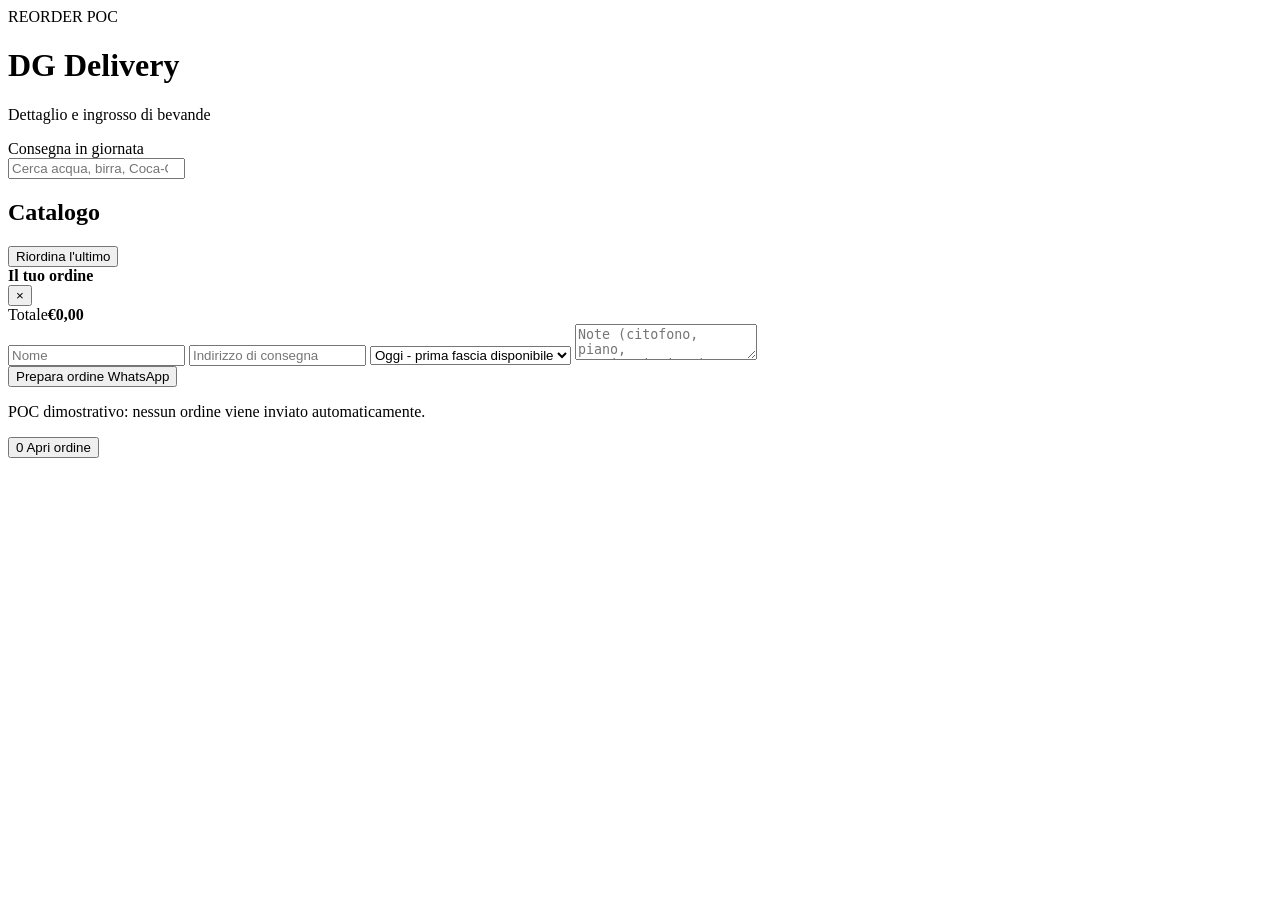
==== reorder-dg/index.html @ 660a6c79 "Add DG Reorder POC: reorder-dg/index.html" ====
<!doctype html>
<html lang="it">
<head>
  <meta charset="utf-8" />
  <meta name="viewport" content="width=device-width,initial-scale=1,viewport-fit=cover" />
  <meta name="theme-color" content="#143e2b" />
  <title>DG Delivery — Reorder POC</title>
  <link rel="manifest" href="manifest.webmanifest" />
  <link rel="stylesheet" href="styles.css" />
</head>
<body>
  <header class="hero">
    <div>
      <div class="eyebrow">REORDER POC</div>
      <h1 id="merchantName">DG Delivery</h1>
      <p id="tagline">Dettaglio e ingrosso di bevande</p>
    </div>
    <div class="same-day">Consegna in giornata</div>
  </header>

  <main>
    <section class="panel filters">
      <input id="search" type="search" placeholder="Cerca acqua, birra, Coca-Cola..." aria-label="Cerca prodotti" />
      <div id="categories" class="chips"></div>
    </section>

    <section class="section-head">
      <div>
        <h2>Catalogo</h2>
        <p id="catalogMeta" class="muted"></p>
      </div>
      <button id="reorderBtn" class="ghost hidden">Riordina l'ultimo</button>
    </section>

    <section id="products" class="grid"></section>
  </main>

  <aside id="cart" class="cart hidden" aria-live="polite">
    <div class="cart-head">
      <div><strong>Il tuo ordine</strong><div id="cartCount" class="muted"></div></div>
      <button id="closeCart" class="icon">×</button>
    </div>
    <div id="cartItems"></div>
    <div class="cart-total"><span>Totale</span><strong id="cartTotal">€0,00</strong></div>
    <div class="customer-grid">
      <input id="customerName" placeholder="Nome" autocomplete="name" />
      <input id="customerAddress" placeholder="Indirizzo di consegna" autocomplete="street-address" />
      <select id="slot">
        <option value="Oggi - prima fascia disponibile">Oggi - prima fascia disponibile</option>
        <option value="Oggi 16:00-18:00">Oggi 16:00-18:00</option>
        <option value="Domani mattina">Domani mattina</option>
      </select>
      <textarea id="notes" placeholder="Note (citofono, piano, sostituzioni...)"></textarea>
    </div>
    <button id="checkout" class="primary">Prepara ordine WhatsApp</button>
    <p class="fineprint">POC dimostrativo: nessun ordine viene inviato automaticamente.</p>
  </aside>

  <button id="openCart" class="fab hidden"><span id="fabCount">0</span> Apri ordine</button>

  <template id="productTpl">
    <article class="card">
      <div class="category"></div>
      <h3></h3>
      <div class="format muted"></div>
      <div class="row"><strong class="price"></strong><button class="add">Aggiungi</button></div>
    </article>
  </template>

  <script src="app.js" defer></script>
</body>
</html>
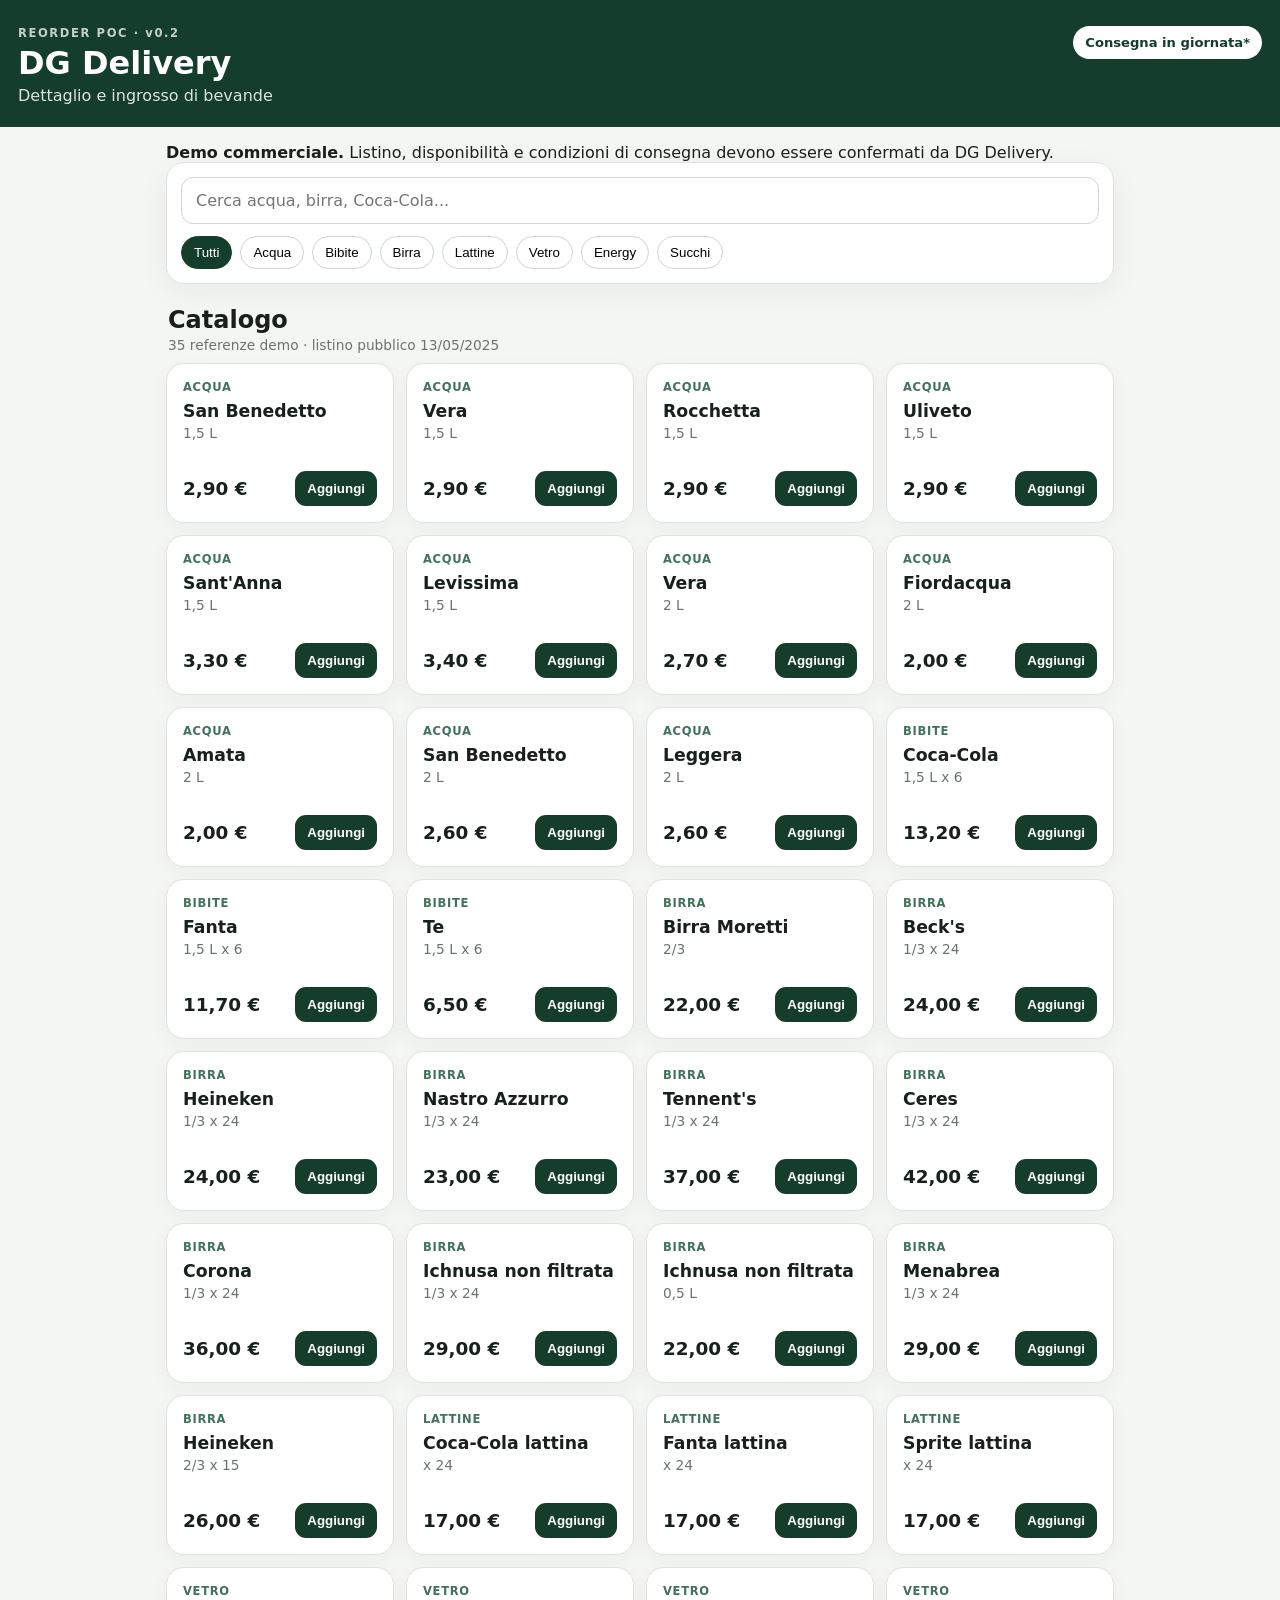
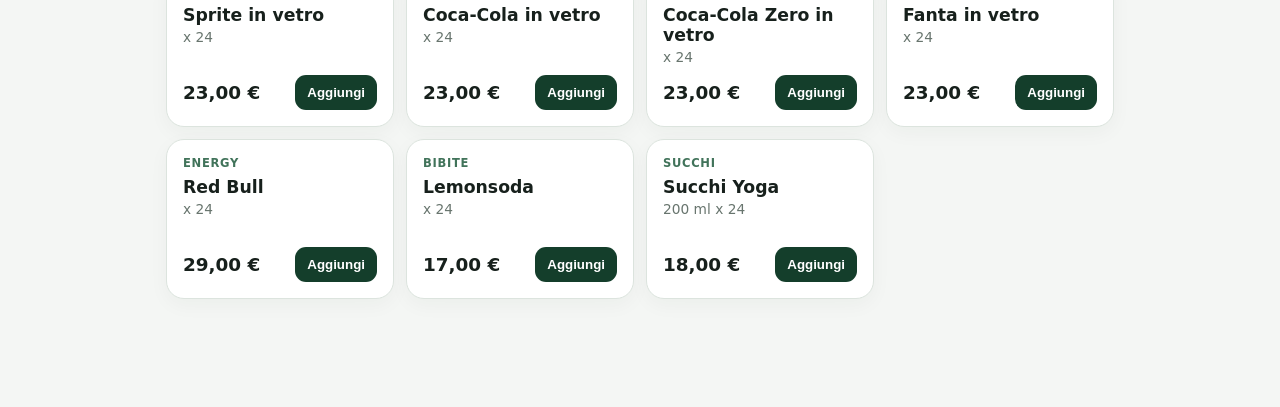
==== commit 552b51b4: "Evolve DG Reorder checkout with delivery access details" ====
--- a/reorder-dg/index.html
+++ b/reorder-dg/index.html
@@ -11,14 +11,19 @@
 <body>
   <header class="hero">
     <div>
-      <div class="eyebrow">REORDER POC</div>
+      <div class="eyebrow">REORDER POC · v0.2</div>
       <h1 id="merchantName">DG Delivery</h1>
       <p id="tagline">Dettaglio e ingrosso di bevande</p>
     </div>
-    <div class="same-day">Consegna in giornata</div>
+    <div class="same-day">Consegna in giornata*</div>
   </header>
 
   <main>
+    <section class="notice" role="note">
+      <strong>Demo commerciale.</strong>
+      <span>Listino, disponibilità e condizioni di consegna devono essere confermati da DG Delivery.</span>
+    </section>
+
     <section class="panel filters">
       <input id="search" type="search" placeholder="Cerca acqua, birra, Coca-Cola..." aria-label="Cerca prodotti" />
       <div id="categories" class="chips"></div>
@@ -37,26 +42,73 @@
 
   <aside id="cart" class="cart hidden" aria-live="polite">
     <div class="cart-head">
-      <div><strong>Il tuo ordine</strong><div id="cartCount" class="muted"></div></div>
-      <button id="closeCart" class="icon">×</button>
+      <div><strong>La tua richiesta</strong><div id="cartCount" class="muted"></div></div>
+      <button id="closeCart" class="icon" aria-label="Chiudi">×</button>
     </div>
+
     <div id="cartItems"></div>
-    <div class="cart-total"><span>Totale</span><strong id="cartTotal">€0,00</strong></div>
-    <div class="customer-grid">
-      <input id="customerName" placeholder="Nome" autocomplete="name" />
-      <input id="customerAddress" placeholder="Indirizzo di consegna" autocomplete="street-address" />
-      <select id="slot">
-        <option value="Oggi - prima fascia disponibile">Oggi - prima fascia disponibile</option>
-        <option value="Oggi 16:00-18:00">Oggi 16:00-18:00</option>
-        <option value="Domani mattina">Domani mattina</option>
-      </select>
-      <textarea id="notes" placeholder="Note (citofono, piano, sostituzioni...)"></textarea>
+    <div class="cart-total"><span>Totale indicativo</span><strong id="cartTotal">€0,00</strong></div>
+
+    <div class="form-section">
+      <div class="form-title">Cliente</div>
+      <div class="customer-grid">
+        <input id="customerName" placeholder="Nome" autocomplete="name" />
+        <input id="customerAddress" placeholder="Indirizzo di consegna" autocomplete="street-address" />
+      </div>
     </div>
-    <button id="checkout" class="primary">Prepara ordine WhatsApp</button>
-    <p class="fineprint">POC dimostrativo: nessun ordine viene inviato automaticamente.</p>
+
+    <div class="form-section">
+      <div class="form-title">Accesso alla consegna</div>
+      <div class="two-cols">
+        <label>
+          <span>Piano</span>
+          <select id="floor">
+            <option value="0">Piano terra</option>
+            <option value="1">1° piano</option>
+            <option value="2">2° piano</option>
+            <option value="3">3° piano</option>
+            <option value="4">4° piano</option>
+            <option value="5+">5° piano o superiore</option>
+          </select>
+        </label>
+        <label>
+          <span>Ascensore</span>
+          <select id="elevator">
+            <option value="not_needed">Non serve</option>
+            <option value="yes">Sì</option>
+            <option value="no">No</option>
+          </select>
+        </label>
+      </div>
+
+      <label>
+        <span>Consegna richiesta</span>
+        <select id="dropoff">
+          <option value="door">Al portone / ingresso</option>
+          <option value="floor">Al piano</option>
+        </select>
+      </label>
+
+      <div id="accessWarning" class="access-warning hidden"></div>
+    </div>
+
+    <div class="form-section">
+      <div class="form-title">Quando</div>
+      <div class="customer-grid">
+        <select id="slot">
+          <option value="Oggi - prima fascia disponibile">Oggi - prima fascia disponibile</option>
+          <option value="Oggi 16:00-18:00">Oggi 16:00-18:00</option>
+          <option value="Domani mattina">Domani mattina</option>
+        </select>
+        <textarea id="notes" placeholder="Note: citofono, interno, sostituzioni, accesso..."></textarea>
+      </div>
+    </div>
+
+    <button id="checkout" class="primary">Prepara richiesta WhatsApp</button>
+    <p class="fineprint">DG Delivery confermerà disponibilità, prezzo finale e fattibilità della consegna al piano prima della consegna.</p>
   </aside>
 
-  <button id="openCart" class="fab hidden"><span id="fabCount">0</span> Apri ordine</button>
+  <button id="openCart" class="fab hidden"><span id="fabCount">0</span> Apri richiesta</button>
 
   <template id="productTpl">
     <article class="card">
--- a/reorder-dg/styles.css
+++ b/reorder-dg/styles.css
@@ -0,0 +1 @@
+:root{font-family:Inter,system-ui,-apple-system,BlinkMacSystemFont,"Segoe UI",sans-serif;color:#17201c;background:#f4f6f4}*{box-sizing:border-box}body{margin:0;padding-bottom:92px}.hero{background:#143e2b;color:white;padding:26px 18px 22px;display:flex;justify-content:space-between;gap:20px;align-items:flex-start}.hero h1{font-size:2rem;margin:4px 0}.hero p{margin:0;opacity:.85}.eyebrow{font-size:.72rem;font-weight:800;letter-spacing:.14em;opacity:.75}.same-day{background:#fff;color:#143e2b;border-radius:999px;padding:9px 12px;font-size:.82rem;font-weight:800;white-space:nowrap}main{max-width:980px;margin:auto;padding:16px}.panel{background:#fff;border:1px solid #dce4de;border-radius:18px;padding:14px;box-shadow:0 8px 30px rgba(16,48,33,.05)}input,select,textarea{width:100%;border:1px solid #ccd8d0;border-radius:12px;padding:13px 14px;font:inherit;background:#fff}.filters input{font-size:1rem}.chips{display:flex;gap:8px;overflow:auto;padding-top:12px}.chip{border:1px solid #cbd7cf;background:#fff;border-radius:999px;padding:8px 12px;white-space:nowrap}.chip.active{background:#143e2b;color:#fff;border-color:#143e2b}.section-head{display:flex;justify-content:space-between;align-items:center;margin:22px 2px 10px}.section-head h2{margin:0}.section-head p{margin:3px 0 0}.grid{display:grid;grid-template-columns:repeat(auto-fill,minmax(210px,1fr));gap:12px}.card{background:#fff;border:1px solid #dce4de;border-radius:18px;padding:16px;min-height:160px;display:flex;flex-direction:column;box-shadow:0 6px 20px rgba(16,48,33,.04)}.card h3{margin:7px 0 4px;font-size:1.08rem}.category{font-size:.72rem;font-weight:800;color:#41735a;text-transform:uppercase;letter-spacing:.06em}.muted{color:#68756e;font-size:.86rem}.row{margin-top:auto;display:flex;align-items:center;justify-content:space-between;gap:8px}.price{font-size:1.15rem}.add,.primary,.ghost{border:0;border-radius:11px;padding:10px 12px;font-weight:800}.add,.primary{background:#143e2b;color:#fff}.ghost{background:#e7eee9;color:#143e2b}.fab{position:fixed;left:50%;transform:translateX(-50%);bottom:18px;border:0;border-radius:999px;background:#143e2b;color:#fff;padding:14px 20px;font-weight:800;box-shadow:0 12px 34px rgba(0,0,0,.25);z-index:10}.cart{position:fixed;z-index:30;right:0;top:0;height:100%;width:min(440px,100%);background:#fff;padding:18px;box-shadow:-15px 0 40px rgba(0,0,0,.15);overflow:auto}.cart-head{display:flex;justify-content:space-between;align-items:center;margin-bottom:15px}.icon{border:0;background:#eef2ef;border-radius:50%;font-size:1.5rem;width:38px;height:38px}.cart-line{display:grid;grid-template-columns:1fr auto auto;gap:8px;align-items:center;border-bottom:1px solid #edf1ee;padding:11px 0}.qty{display:flex;align-items:center;gap:6px}.qty button{width:30px;height:30px;border:1px solid #ccd8d0;background:white;border-radius:9px}.cart-total{display:flex;justify-content:space-between;font-size:1.18rem;padding:16px 0}.customer-grid{display:grid;gap:10px}.customer-grid textarea{min-height:78px;resize:vertical}.primary{width:100%;margin-top:14px;padding:14px}.fineprint{font-size:.76rem;color:#7a857f;text-align:center}.hidden{display:none!important}@media(max-width:600px){.hero{align-items:center}.same-day{font-size:.73rem;padding:8px}.grid{grid-template-columns:1fr 1fr}.card{min-height:155px;padding:13px}.card h3{font-size:1rem}.add{padding:8px}.section-head{align-items:flex-end}.ghost{font-size:.78rem}}@media(max-width:390px){.grid{grid-template-columns:1fr}}
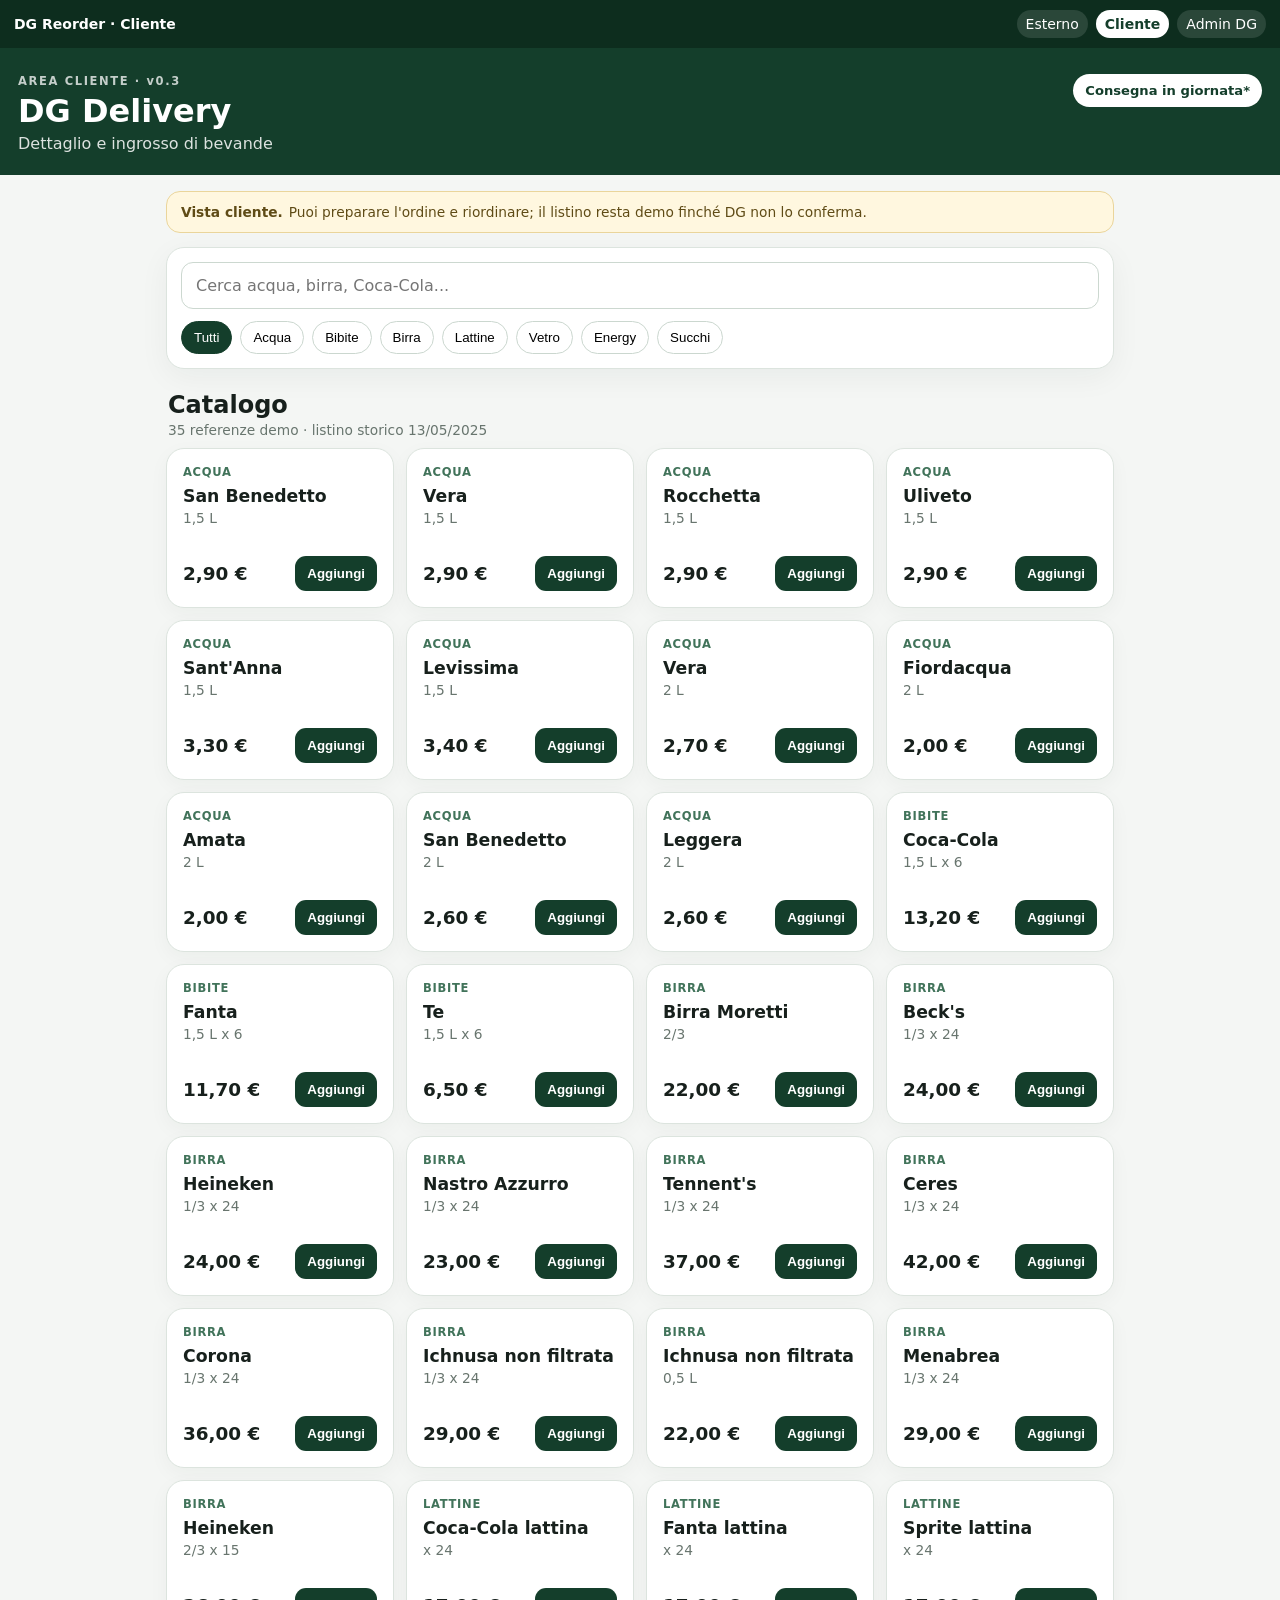
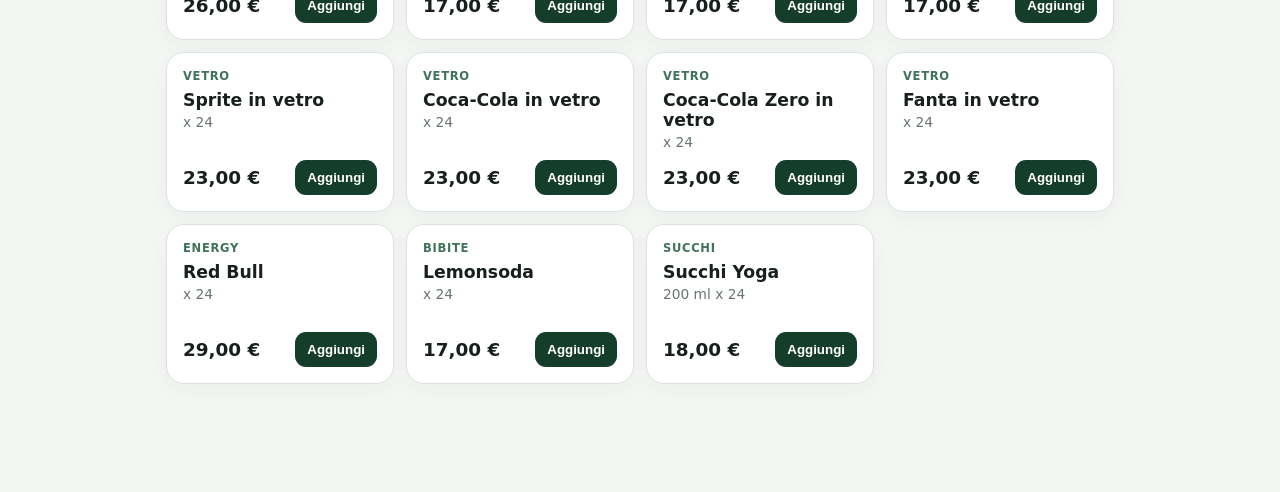
==== commit aed61549: "Split DG Reorder customer view from public and admin" ====
--- a/reorder-dg/index.html
+++ b/reorder-dg/index.html
@@ -4,14 +4,23 @@
   <meta charset="utf-8" />
   <meta name="viewport" content="width=device-width,initial-scale=1,viewport-fit=cover" />
   <meta name="theme-color" content="#143e2b" />
-  <title>DG Delivery — Reorder POC</title>
+  <title>DG Delivery — Area cliente</title>
   <link rel="manifest" href="manifest.webmanifest" />
   <link rel="stylesheet" href="styles.css" />
 </head>
 <body>
+  <div style="display:flex;justify-content:space-between;gap:10px;align-items:center;padding:10px 14px;background:#0d2d1e;color:white;font-size:14px;flex-wrap:wrap">
+    <strong>DG Reorder · Cliente</strong>
+    <nav style="display:flex;gap:8px;flex-wrap:wrap">
+      <a href="public.html" style="color:white;text-decoration:none;padding:6px 9px;border-radius:999px;background:rgba(255,255,255,.12)">Esterno</a>
+      <a href="index.html" style="color:#143e2b;text-decoration:none;padding:6px 9px;border-radius:999px;background:white;font-weight:800">Cliente</a>
+      <a href="admin.html" style="color:white;text-decoration:none;padding:6px 9px;border-radius:999px;background:rgba(255,255,255,.12)">Admin DG</a>
+    </nav>
+  </div>
+
   <header class="hero">
     <div>
-      <div class="eyebrow">REORDER POC · v0.2</div>
+      <div class="eyebrow">AREA CLIENTE · v0.3</div>
       <h1 id="merchantName">DG Delivery</h1>
       <p id="tagline">Dettaglio e ingrosso di bevande</p>
     </div>
@@ -20,8 +29,8 @@
 
   <main>
     <section class="notice" role="note">
-      <strong>Demo commerciale.</strong>
-      <span>Listino, disponibilità e condizioni di consegna devono essere confermati da DG Delivery.</span>
+      <strong>Vista cliente.</strong>
+      <span>Puoi preparare l'ordine e riordinare; il listino resta demo finché DG non lo conferma.</span>
     </section>
 
     <section class="panel filters">
--- a/reorder-dg/styles.css
+++ b/reorder-dg/styles.css
@@ -1 +1 @@
-:root{font-family:Inter,system-ui,-apple-system,BlinkMacSystemFont,"Segoe UI",sans-serif;color:#17201c;background:#f4f6f4}*{box-sizing:border-box}body{margin:0;padding-bottom:92px}.hero{background:#143e2b;color:white;padding:26px 18px 22px;display:flex;justify-content:space-between;gap:20px;align-items:flex-start}.hero h1{font-size:2rem;margin:4px 0}.hero p{margin:0;opacity:.85}.eyebrow{font-size:.72rem;font-weight:800;letter-spacing:.14em;opacity:.75}.same-day{background:#fff;color:#143e2b;border-radius:999px;padding:9px 12px;font-size:.82rem;font-weight:800;white-space:nowrap}main{max-width:980px;margin:auto;padding:16px}.panel{background:#fff;border:1px solid #dce4de;border-radius:18px;padding:14px;box-shadow:0 8px 30px rgba(16,48,33,.05)}input,select,textarea{width:100%;border:1px solid #ccd8d0;border-radius:12px;padding:13px 14px;font:inherit;background:#fff}.filters input{font-size:1rem}.chips{display:flex;gap:8px;overflow:auto;padding-top:12px}.chip{border:1px solid #cbd7cf;background:#fff;border-radius:999px;padding:8px 12px;white-space:nowrap}.chip.active{background:#143e2b;color:#fff;border-color:#143e2b}.section-head{display:flex;justify-content:space-between;align-items:center;margin:22px 2px 10px}.section-head h2{margin:0}.section-head p{margin:3px 0 0}.grid{display:grid;grid-template-columns:repeat(auto-fill,minmax(210px,1fr));gap:12px}.card{background:#fff;border:1px solid #dce4de;border-radius:18px;padding:16px;min-height:160px;display:flex;flex-direction:column;box-shadow:0 6px 20px rgba(16,48,33,.04)}.card h3{margin:7px 0 4px;font-size:1.08rem}.category{font-size:.72rem;font-weight:800;color:#41735a;text-transform:uppercase;letter-spacing:.06em}.muted{color:#68756e;font-size:.86rem}.row{margin-top:auto;display:flex;align-items:center;justify-content:space-between;gap:8px}.price{font-size:1.15rem}.add,.primary,.ghost{border:0;border-radius:11px;padding:10px 12px;font-weight:800}.add,.primary{background:#143e2b;color:#fff}.ghost{background:#e7eee9;color:#143e2b}.fab{position:fixed;left:50%;transform:translateX(-50%);bottom:18px;border:0;border-radius:999px;background:#143e2b;color:#fff;padding:14px 20px;font-weight:800;box-shadow:0 12px 34px rgba(0,0,0,.25);z-index:10}.cart{position:fixed;z-index:30;right:0;top:0;height:100%;width:min(440px,100%);background:#fff;padding:18px;box-shadow:-15px 0 40px rgba(0,0,0,.15);overflow:auto}.cart-head{display:flex;justify-content:space-between;align-items:center;margin-bottom:15px}.icon{border:0;background:#eef2ef;border-radius:50%;font-size:1.5rem;width:38px;height:38px}.cart-line{display:grid;grid-template-columns:1fr auto auto;gap:8px;align-items:center;border-bottom:1px solid #edf1ee;padding:11px 0}.qty{display:flex;align-items:center;gap:6px}.qty button{width:30px;height:30px;border:1px solid #ccd8d0;background:white;border-radius:9px}.cart-total{display:flex;justify-content:space-between;font-size:1.18rem;padding:16px 0}.customer-grid{display:grid;gap:10px}.customer-grid textarea{min-height:78px;resize:vertical}.primary{width:100%;margin-top:14px;padding:14px}.fineprint{font-size:.76rem;color:#7a857f;text-align:center}.hidden{display:none!important}@media(max-width:600px){.hero{align-items:center}.same-day{font-size:.73rem;padding:8px}.grid{grid-template-columns:1fr 1fr}.card{min-height:155px;padding:13px}.card h3{font-size:1rem}.add{padding:8px}.section-head{align-items:flex-end}.ghost{font-size:.78rem}}@media(max-width:390px){.grid{grid-template-columns:1fr}}+:root{font-family:Inter,system-ui,-apple-system,BlinkMacSystemFont,"Segoe UI",sans-serif;color:#17201c;background:#f4f6f4}*{box-sizing:border-box}body{margin:0;padding-bottom:92px}.hero{background:#143e2b;color:white;padding:26px 18px 22px;display:flex;justify-content:space-between;gap:20px;align-items:flex-start}.hero h1{font-size:2rem;margin:4px 0}.hero p{margin:0;opacity:.85}.eyebrow{font-size:.72rem;font-weight:800;letter-spacing:.14em;opacity:.75}.same-day{background:#fff;color:#143e2b;border-radius:999px;padding:9px 12px;font-size:.82rem;font-weight:800;white-space:nowrap}main{max-width:980px;margin:auto;padding:16px}.notice{background:#fff7df;border:1px solid #ead59b;border-radius:14px;padding:12px 14px;margin-bottom:14px;display:flex;gap:6px;flex-wrap:wrap;font-size:.86rem;color:#5f4b16}.panel{background:#fff;border:1px solid #dce4de;border-radius:18px;padding:14px;box-shadow:0 8px 30px rgba(16,48,33,.05)}input,select,textarea{width:100%;border:1px solid #ccd8d0;border-radius:12px;padding:13px 14px;font:inherit;background:#fff}.filters input{font-size:1rem}.chips{display:flex;gap:8px;overflow:auto;padding-top:12px}.chip{border:1px solid #cbd7cf;background:#fff;border-radius:999px;padding:8px 12px;white-space:nowrap}.chip.active{background:#143e2b;color:#fff;border-color:#143e2b}.section-head{display:flex;justify-content:space-between;align-items:center;margin:22px 2px 10px}.section-head h2{margin:0}.section-head p{margin:3px 0 0}.grid{display:grid;grid-template-columns:repeat(auto-fill,minmax(210px,1fr));gap:12px}.card{background:#fff;border:1px solid #dce4de;border-radius:18px;padding:16px;min-height:160px;display:flex;flex-direction:column;box-shadow:0 6px 20px rgba(16,48,33,.04)}.card h3{margin:7px 0 4px;font-size:1.08rem}.category{font-size:.72rem;font-weight:800;color:#41735a;text-transform:uppercase;letter-spacing:.06em}.muted{color:#68756e;font-size:.86rem}.row{margin-top:auto;display:flex;align-items:center;justify-content:space-between;gap:8px}.price{font-size:1.15rem}.add,.primary,.ghost{border:0;border-radius:11px;padding:10px 12px;font-weight:800}.add,.primary{background:#143e2b;color:#fff}.ghost{background:#e7eee9;color:#143e2b}.fab{position:fixed;left:50%;transform:translateX(-50%);bottom:18px;border:0;border-radius:999px;background:#143e2b;color:#fff;padding:14px 20px;font-weight:800;box-shadow:0 12px 34px rgba(0,0,0,.25);z-index:10}.cart{position:fixed;z-index:30;right:0;top:0;height:100%;width:min(460px,100%);background:#fff;padding:18px;box-shadow:-15px 0 40px rgba(0,0,0,.15);overflow:auto}.cart-head{display:flex;justify-content:space-between;align-items:center;margin-bottom:15px}.icon{border:0;background:#eef2ef;border-radius:50%;font-size:1.5rem;width:38px;height:38px}.cart-line{display:grid;grid-template-columns:1fr auto auto;gap:8px;align-items:center;border-bottom:1px solid #edf1ee;padding:11px 0}.qty{display:flex;align-items:center;gap:6px}.qty button{width:30px;height:30px;border:1px solid #ccd8d0;background:white;border-radius:9px}.cart-total{display:flex;justify-content:space-between;font-size:1.18rem;padding:16px 0}.form-section{border-top:1px solid #edf1ee;padding-top:14px;margin-top:14px}.form-title{font-weight:800;margin-bottom:10px}.customer-grid{display:grid;gap:10px}.two-cols{display:grid;grid-template-columns:1fr 1fr;gap:10px;margin-bottom:10px}label{display:grid;gap:6px;font-size:.82rem;color:#526159}label>span{font-weight:700}.customer-grid textarea{min-height:78px;resize:vertical}.access-warning{margin-top:10px;background:#fff3d1;border:1px solid #eccb6b;color:#604800;border-radius:12px;padding:11px 12px;font-size:.82rem;line-height:1.35}.primary{width:100%;margin-top:16px;padding:14px}.fineprint{font-size:.76rem;color:#7a857f;text-align:center;line-height:1.4}.hidden{display:none!important}@media(max-width:600px){.hero{align-items:center}.same-day{font-size:.73rem;padding:8px}.grid{grid-template-columns:1fr 1fr}.card{min-height:155px;padding:13px}.card h3{font-size:1rem}.add{padding:8px}.section-head{align-items:flex-end}.ghost{font-size:.78rem}}@media(max-width:390px){.grid{grid-template-columns:1fr}.two-cols{grid-template-columns:1fr}}
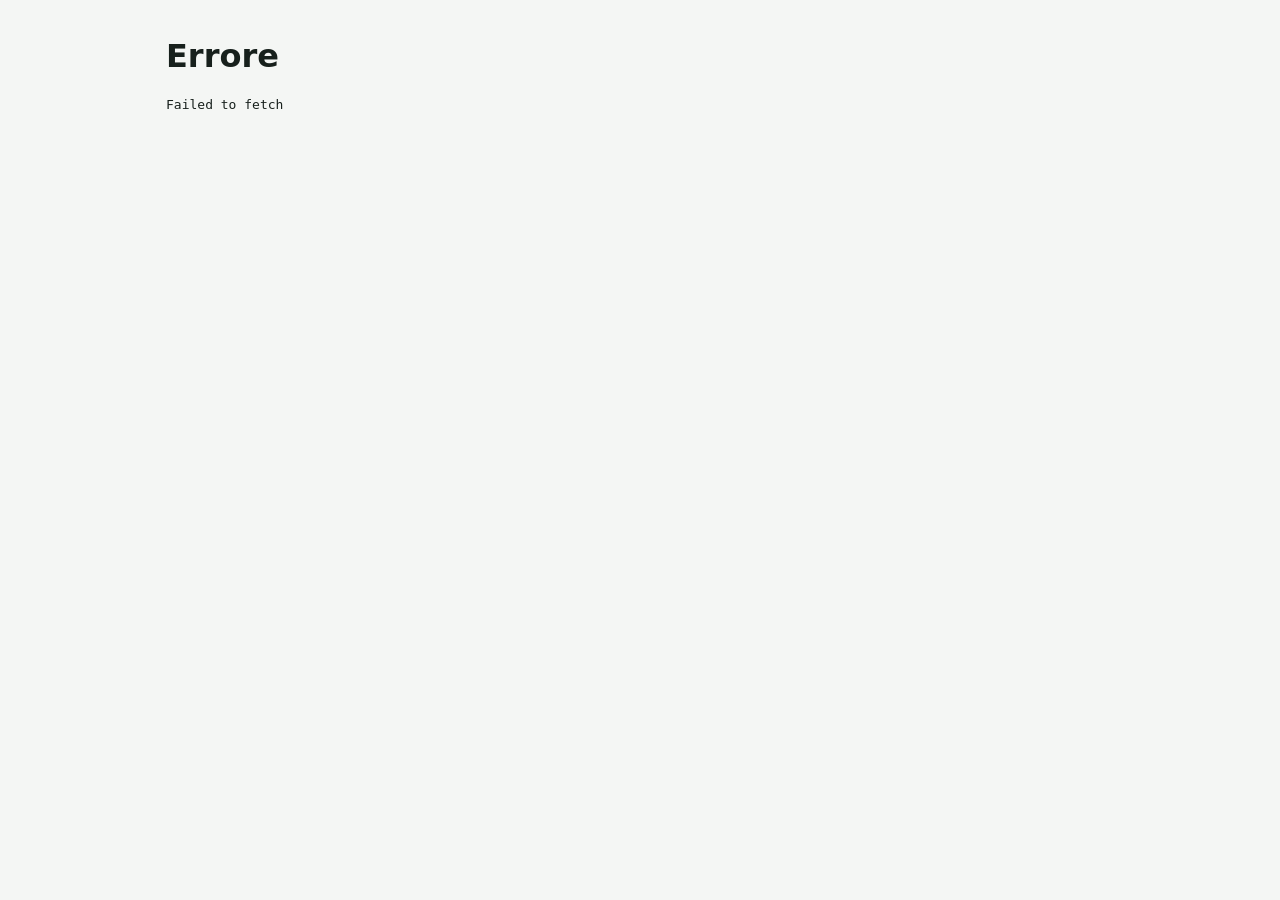
==== commit 52e5e91b: "Turn root view into real guest ordering flow" ====
--- a/reorder-dg/index.html
+++ b/reorder-dg/index.html
@@ -4,37 +4,38 @@
   <meta charset="utf-8" />
   <meta name="viewport" content="width=device-width,initial-scale=1,viewport-fit=cover" />
   <meta name="theme-color" content="#143e2b" />
-  <title>DG Delivery — Area cliente</title>
+  <title>REORDER — Ordina</title>
   <link rel="manifest" href="manifest.webmanifest" />
   <link rel="stylesheet" href="styles.css" />
 </head>
 <body>
-  <div style="display:flex;justify-content:space-between;gap:10px;align-items:center;padding:10px 14px;background:#0d2d1e;color:white;font-size:14px;flex-wrap:wrap">
-    <strong>DG Reorder · Cliente</strong>
-    <nav style="display:flex;gap:8px;flex-wrap:wrap">
-      <a href="public.html" style="color:white;text-decoration:none;padding:6px 9px;border-radius:999px;background:rgba(255,255,255,.12)">Esterno</a>
-      <a href="index.html" style="color:#143e2b;text-decoration:none;padding:6px 9px;border-radius:999px;background:white;font-weight:800">Cliente</a>
-      <a href="admin.html" style="color:white;text-decoration:none;padding:6px 9px;border-radius:999px;background:rgba(255,255,255,.12)">Admin DG</a>
+  <div class="rolebar">
+    <strong>REORDER · ordine senza registrazione</strong>
+    <nav>
+      <a data-tenant-link="public.html" href="public.html">Esterno</a>
+      <a href="index.html" class="active">Ordina</a>
+      <a data-tenant-link="client.html" href="client.html">Cliente</a>
+      <a data-tenant-link="admin.html" href="admin.html">Admin</a>
     </nav>
   </div>
 
   <header class="hero">
     <div>
-      <div class="eyebrow">AREA CLIENTE · v0.3</div>
-      <h1 id="merchantName">DG Delivery</h1>
-      <p id="tagline">Dettaglio e ingrosso di bevande</p>
+      <div class="eyebrow">ORDINE GUEST · BACKEND REALE</div>
+      <h1 id="merchantName">REORDER</h1>
+      <p id="tagline">Caricamento...</p>
     </div>
-    <div class="same-day">Consegna in giornata*</div>
+    <div class="same-day">Consegna da confermare</div>
   </header>
 
   <main>
     <section class="notice" role="note">
-      <strong>Vista cliente.</strong>
-      <span>Puoi preparare l'ordine e riordinare; il listino resta demo finché DG non lo conferma.</span>
+      <strong>Nessuna registrazione.</strong>
+      <span>L'ordine viene registrato nel sistema e poi puoi inviare il riepilogo al commerciante via WhatsApp.</span>
     </section>
 
     <section class="panel filters">
-      <input id="search" type="search" placeholder="Cerca acqua, birra, Coca-Cola..." aria-label="Cerca prodotti" />
+      <input id="search" type="search" placeholder="Cerca prodotti..." aria-label="Cerca prodotti" />
       <div id="categories" class="chips"></div>
     </section>
 
@@ -61,7 +62,8 @@
     <div class="form-section">
       <div class="form-title">Cliente</div>
       <div class="customer-grid">
-        <input id="customerName" placeholder="Nome" autocomplete="name" />
+        <input id="customerName" placeholder="Nome e cognome" autocomplete="name" />
+        <input id="customerPhone" type="tel" placeholder="Telefono" autocomplete="tel" />
         <input id="customerAddress" placeholder="Indirizzo di consegna" autocomplete="street-address" />
       </div>
     </div>
@@ -69,35 +71,18 @@
     <div class="form-section">
       <div class="form-title">Accesso alla consegna</div>
       <div class="two-cols">
-        <label>
-          <span>Piano</span>
-          <select id="floor">
-            <option value="0">Piano terra</option>
-            <option value="1">1° piano</option>
-            <option value="2">2° piano</option>
-            <option value="3">3° piano</option>
-            <option value="4">4° piano</option>
-            <option value="5+">5° piano o superiore</option>
-          </select>
-        </label>
-        <label>
-          <span>Ascensore</span>
-          <select id="elevator">
-            <option value="not_needed">Non serve</option>
-            <option value="yes">Sì</option>
-            <option value="no">No</option>
-          </select>
-        </label>
+        <label><span>Piano</span><select id="floor">
+          <option value="0">Piano terra</option><option value="1">1° piano</option><option value="2">2° piano</option>
+          <option value="3">3° piano</option><option value="4">4° piano</option><option value="5+">5° piano o superiore</option>
+        </select></label>
+        <label><span>Ascensore</span><select id="elevator">
+          <option value="not_needed">Non serve</option><option value="yes">Sì</option><option value="no">No</option>
+        </select></label>
       </div>
 
-      <label>
-        <span>Consegna richiesta</span>
-        <select id="dropoff">
-          <option value="door">Al portone / ingresso</option>
-          <option value="floor">Al piano</option>
-        </select>
-      </label>
-
+      <label><span>Consegna richiesta</span><select id="dropoff">
+        <option value="door">Al portone / ingresso</option><option value="floor">Al piano</option>
+      </select></label>
       <div id="accessWarning" class="access-warning hidden"></div>
     </div>
 
@@ -113,8 +98,8 @@
       </div>
     </div>
 
-    <button id="checkout" class="primary">Prepara richiesta WhatsApp</button>
-    <p class="fineprint">DG Delivery confermerà disponibilità, prezzo finale e fattibilità della consegna al piano prima della consegna.</p>
+    <button id="checkout" class="primary">Registra ordine e prepara WhatsApp</button>
+    <p class="fineprint">Prezzo finale, disponibilità e fattibilità della consegna vengono confermati dal commerciante.</p>
   </aside>
 
   <button id="openCart" class="fab hidden"><span id="fabCount">0</span> Apri richiesta</button>
@@ -128,6 +113,7 @@
     </article>
   </template>
 
+  <script src="config.js"></script>
   <script src="app.js" defer></script>
 </body>
 </html>
